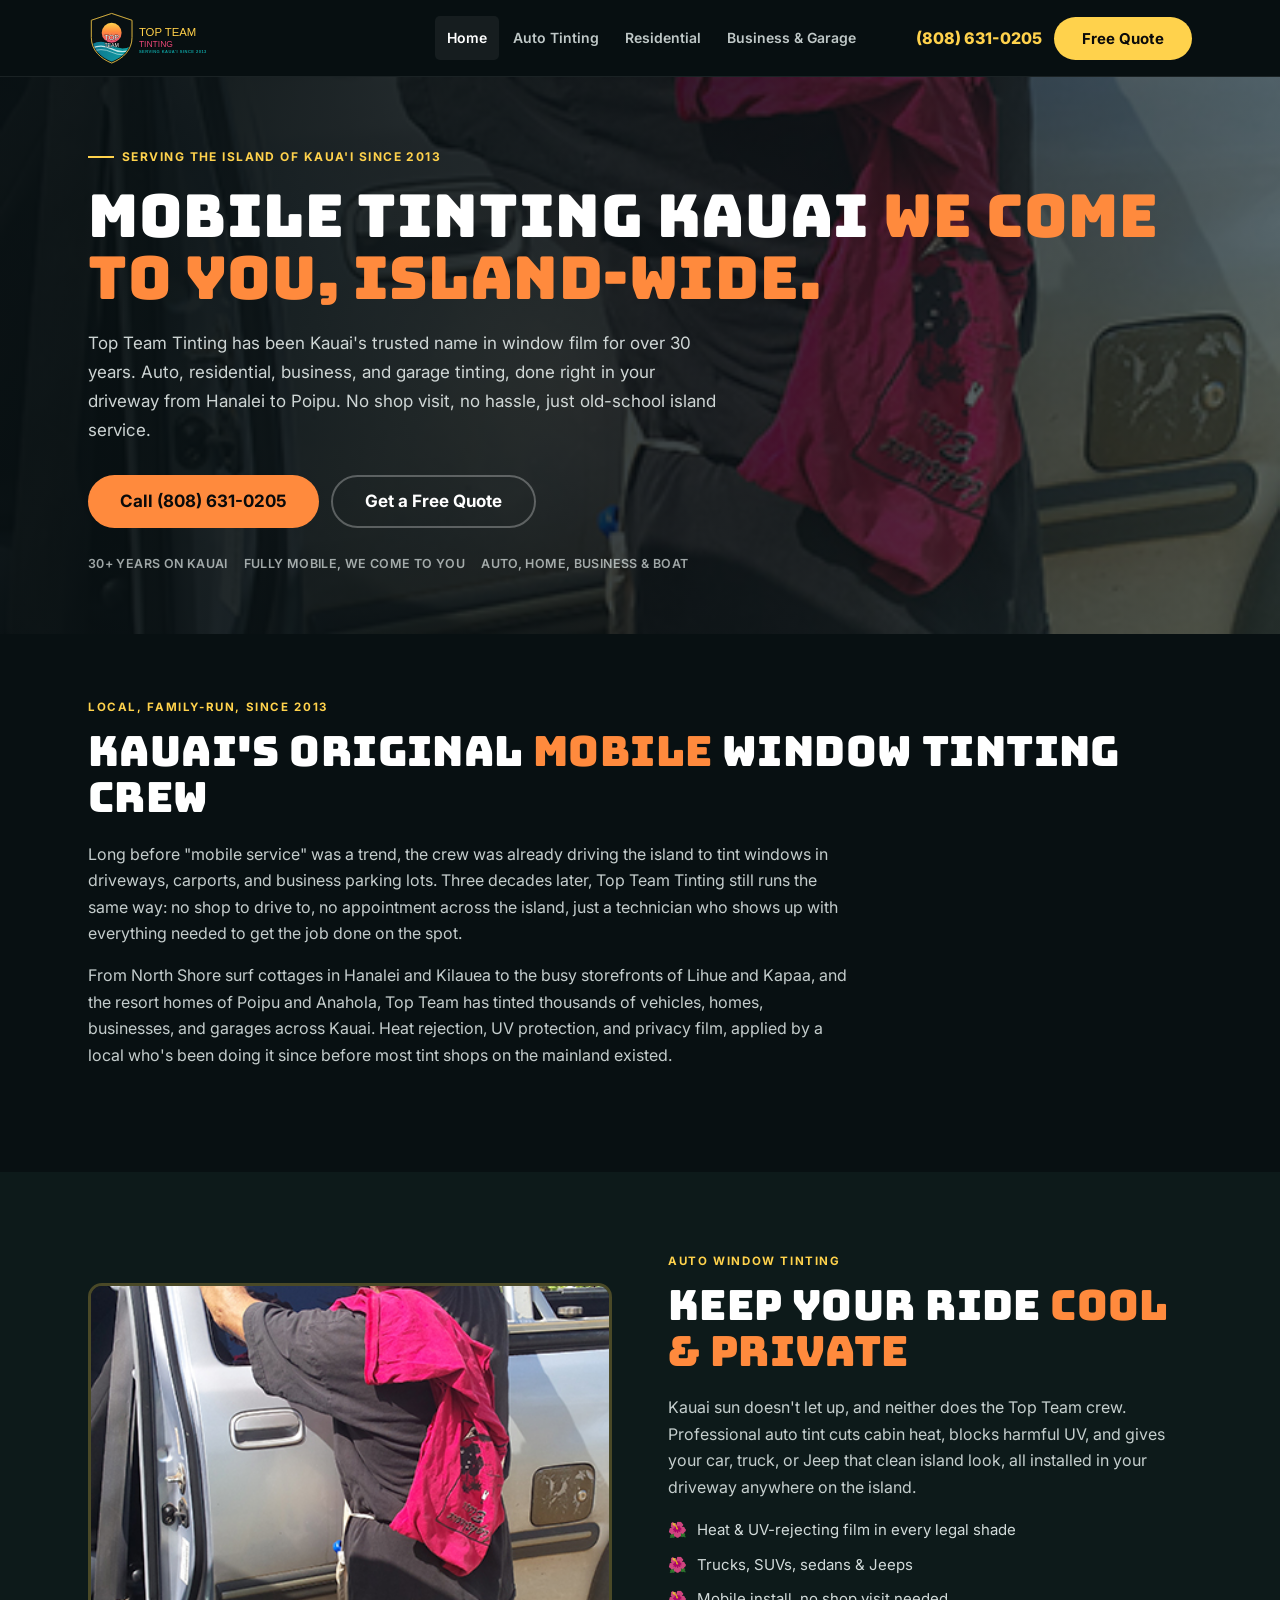
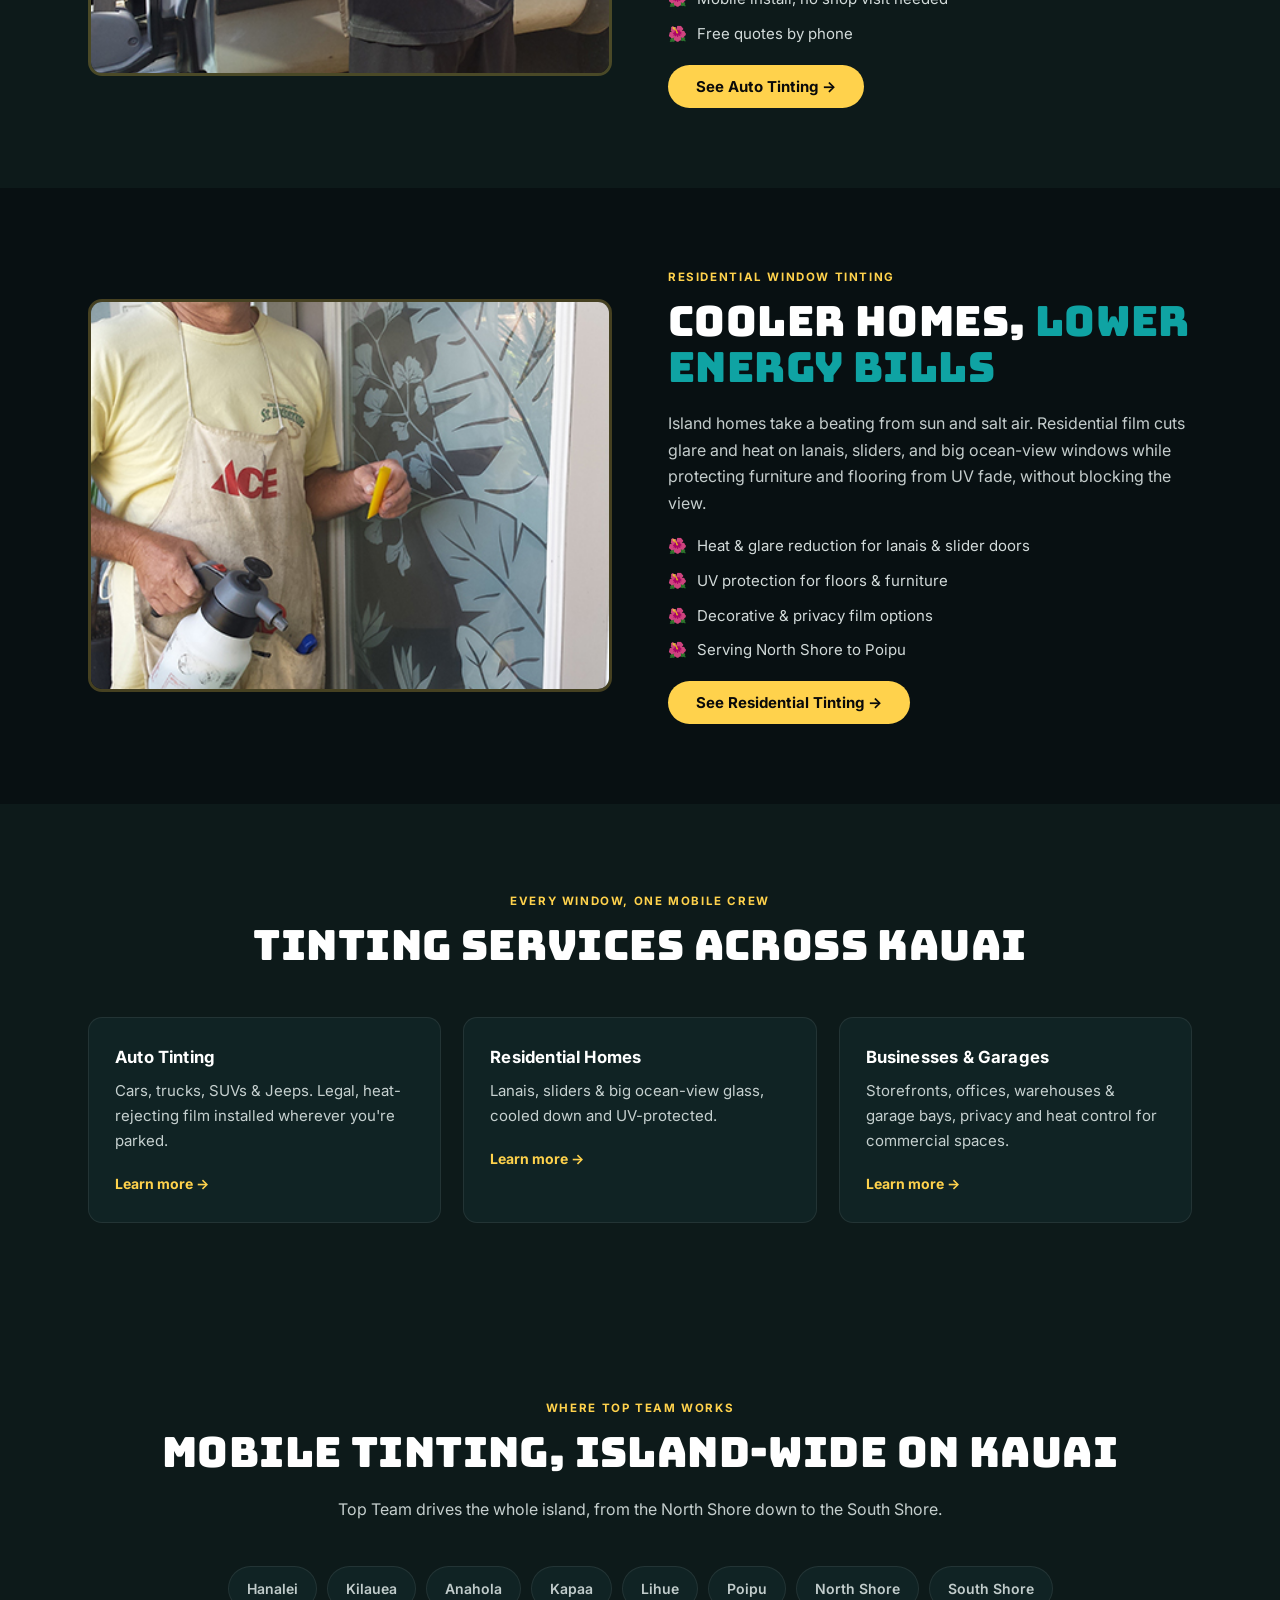
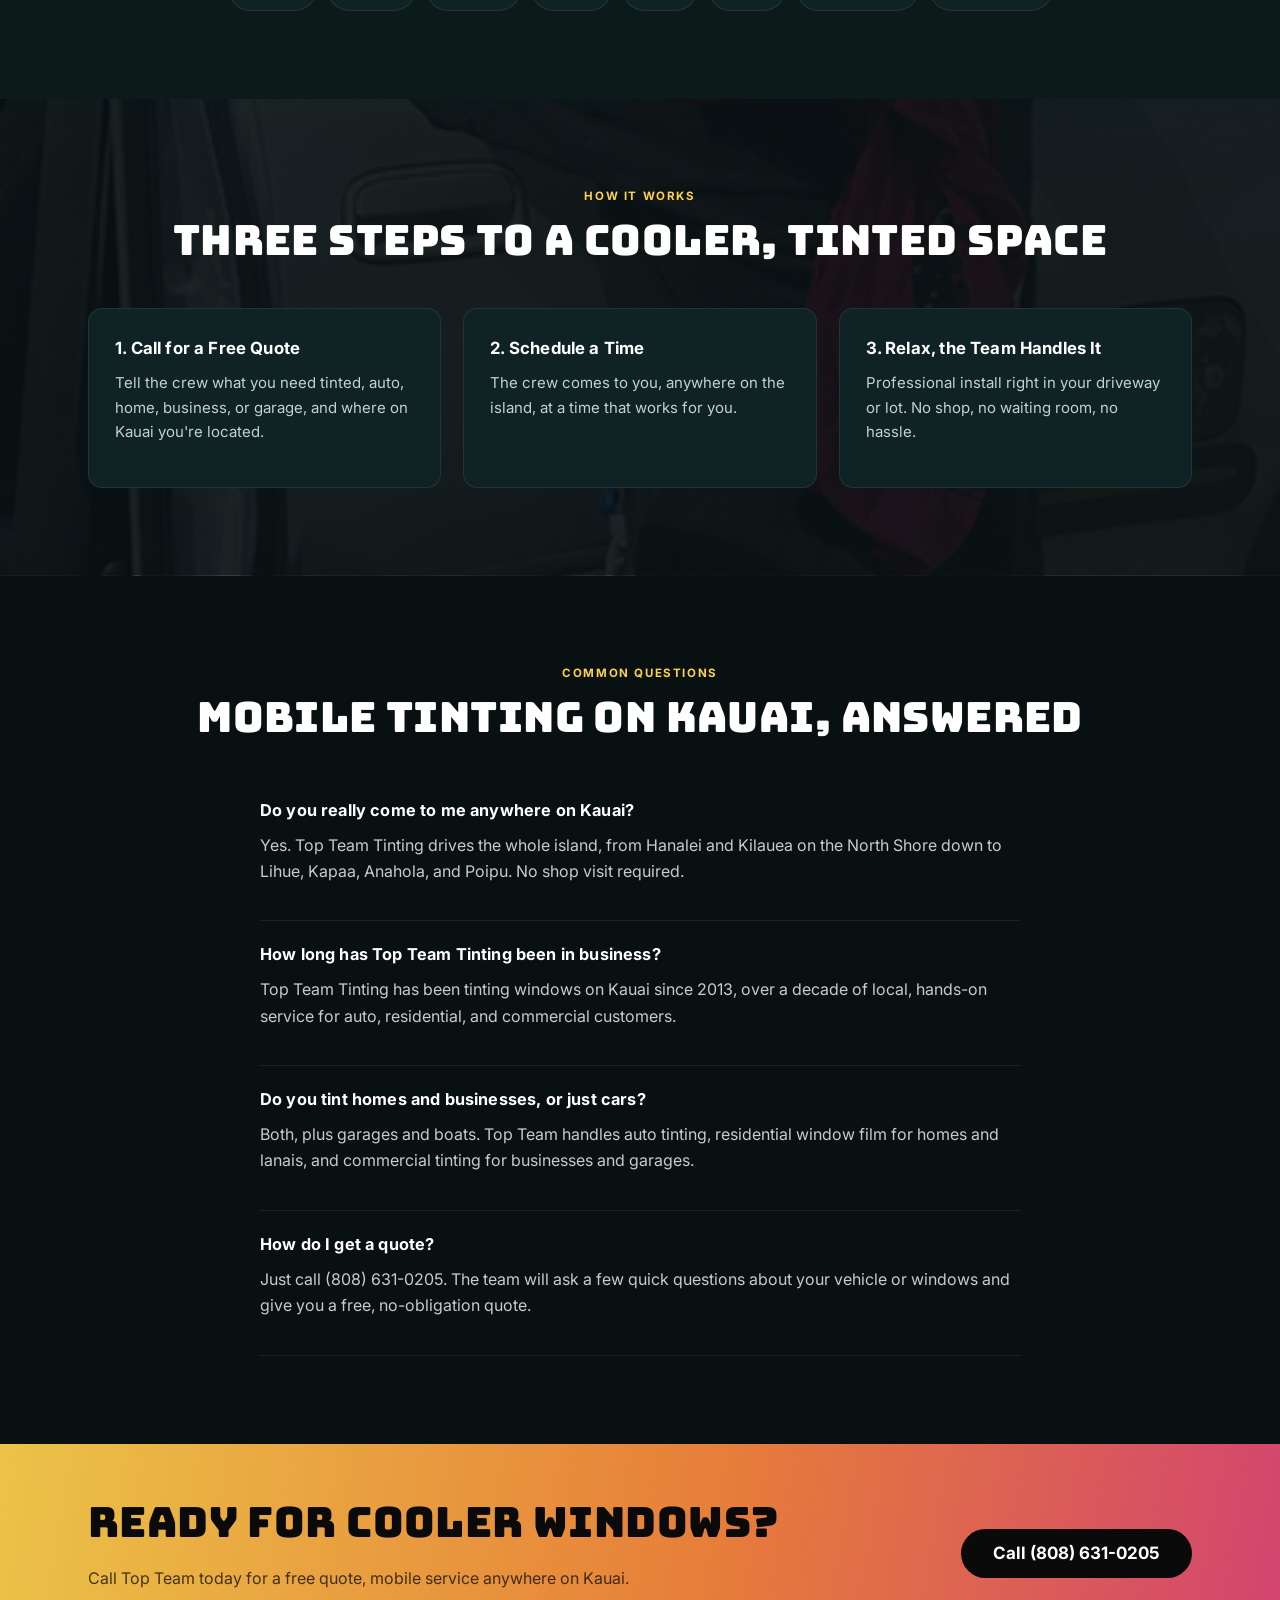
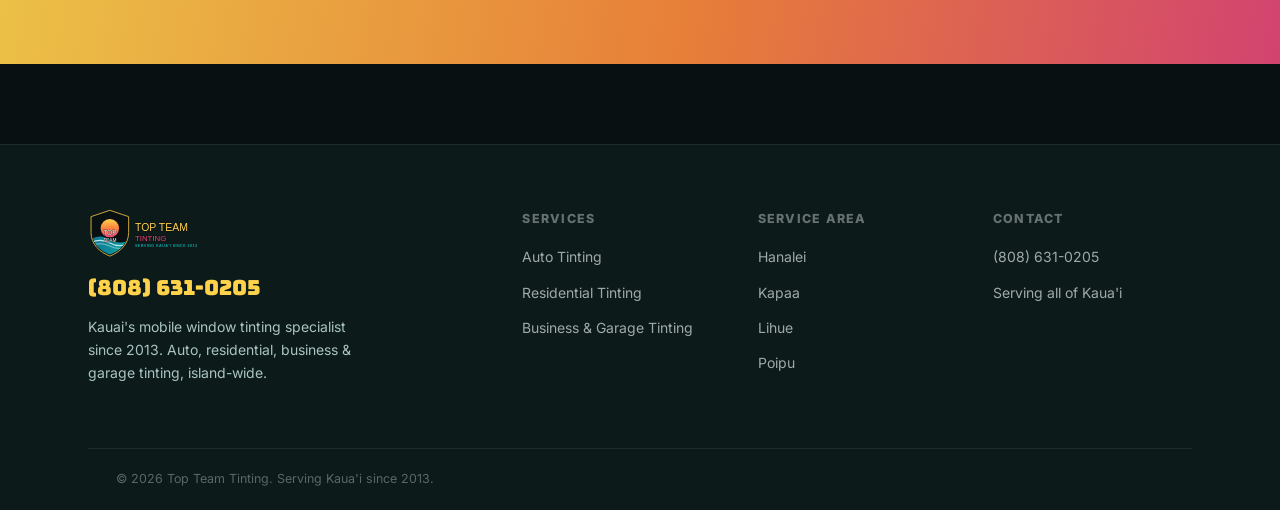
==== index.html @ 68826d12 "Rebrand to Top Team Tinting (Kauai) Reuses the Mike's Mobile Tinting site build as a base: swaps bra" ====
<!DOCTYPE html>
<html lang="en">
<head>
<meta charset="UTF-8">
<meta name="viewport" content="width=device-width, initial-scale=1.0">
<title>Mobile Tinting Kauai | Top Team Tinting - Since 2013</title>
<meta name="description" content="Mobile tinting Kauai trusts since 2013. Top Team Tinting brings professional auto, residential, business & garage window tinting to your driveway island-wide. Free quote: (808) 631-0205.">
<link rel="canonical" href="https://topteamtinting.com/">
<link rel="icon" type="image/svg+xml" href="/images/logo.svg">
<meta property="og:title" content="Mobile Tinting Kauai | Top Team Tinting">
<meta property="og:description" content="Kauai's mobile window tinting pro since 2013. Auto, residential, business & garage tinting - we come to you.">
<meta property="og:type" content="website">
<link rel="preconnect" href="https://fonts.googleapis.com">
<link rel="preconnect" href="https://fonts.gstatic.com" crossorigin>
<link href="https://fonts.googleapis.com/css2?family=Bungee&family=Anton&family=Inter:wght@400;500;600;700;800&display=swap" rel="stylesheet">
<link rel="stylesheet" href="/css/site.css">
<script type="application/ld+json">{"@context":"https://schema.org","@type":"LocalBusiness","name":"Top Team Tinting","image":"https://topteamtinting.com/images/logo.svg","telephone":"+18086310205","url":"https://topteamtinting.com","address":{"@type":"PostalAddress","addressLocality":"Anahola","addressRegion":"HI","addressCountry":"US"},"areaServed":[{"@type":"City","name":"Lihue"},{"@type":"City","name":"Kapaa"},{"@type":"City","name":"Hanalei"},{"@type":"City","name":"Poipu"},{"@type":"City","name":"Anahola"},{"@type":"City","name":"Kilauea"},{"@type":"Place","name":"North Shore Kauai"}],"priceRange":"$$","foundingDate":"2013"}</script>
</head>
<body>

<nav class="nav">
  <div class="container nav-inner">
    <a href="/" class="logo"><img src="/images/logo.svg" alt="Top Team Tinting - Kauai"></a>
    <div class="nav-menu">
      <a href="/" class="nav-link active">Home</a>
      <a href="/services/auto-window-tinting.html" class="nav-link">Auto Tinting</a>
      <a href="/services/residential-window-tinting.html" class="nav-link">Residential</a>
      <a href="/services/commercial-garage-tinting.html" class="nav-link">Business &amp; Garage</a>
    </div>
    <div class="nav-right">
      <a href="tel:+18086310205" class="nav-phone">(808) 631-0205</a>
      <a href="tel:+18086310205" class="btn btn-gold">Free Quote</a>
    </div>
    <button class="menu-toggle" onclick="document.querySelector('.mobile-menu').classList.toggle('open')"><span></span><span></span><span></span></button>
  </div>
  <div class="mobile-menu">
    <a href="/" class="mob-link">Home</a>
    <a href="/services/auto-window-tinting.html" class="mob-link">Auto Tinting</a>
    <a href="/services/residential-window-tinting.html" class="mob-link">Residential Tinting</a>
    <a href="/services/commercial-garage-tinting.html" class="mob-link">Business &amp; Garage Tinting</a>
    <a href="tel:+18086310205" class="mob-phone">&#128222; (808) 631-0205</a>
  </div>
</nav>

<main>

<section class="hero">
  <div class="hero-bg" style="background-image:url('/images/mike-tinting-truck-kauai.jpg')"></div>
  <div class="hero-overlay"></div>
  <div class="container hero-in">
    <div class="eyebrow"><span></span>Serving the Island of Kaua'i Since 2013</div>
    <h1>Mobile Tinting Kauai <span class="hl">We Come to You, Island-Wide.</span></h1>
    <p class="hero-sub">Top Team Tinting has been Kauai's trusted name in window film for over 30 years. Auto, residential, business, and garage tinting, done right in your driveway from Hanalei to Poipu. No shop visit, no hassle, just old-school island service.</p>
    <div class="hero-btns">
      <a href="tel:+18086310205" class="btn btn-sunset btn-lg">Call (808) 631-0205</a>
      <a href="#quote" class="btn btn-ghost btn-lg">Get a Free Quote</a>
    </div>
    <div class="trust-row">
      <div class="trust-item">30+ Years on Kauai</div>
      <div class="trust-item">Fully Mobile, We Come to You</div>
      <div class="trust-item">Auto, Home, Business &amp; Boat</div>
    </div>
  </div>
</section>

<section class="section" style="padding-top:64px">
  <div class="container">
    <span class="eyebrow-sm">Local, Family-Run, Since 2013</span>
    <h2>Kauai's Original <span style="color:var(--sunset)">Mobile</span> Window Tinting Crew</h2>
    <p style="max-width:760px">Long before "mobile service" was a trend, the crew was already driving the island to tint windows in driveways, carports, and business parking lots. Three decades later, Top Team Tinting still runs the same way: no shop to drive to, no appointment across the island, just a technician who shows up with everything needed to get the job done on the spot.</p>
    <p style="max-width:760px">From North Shore surf cottages in Hanalei and Kilauea to the busy storefronts of Lihue and Kapaa, and the resort homes of Poipu and Anahola, Top Team has tinted thousands of vehicles, homes, businesses, and garages across Kauai. Heat rejection, UV protection, and privacy film, applied by a local who's been doing it since before most tint shops on the mainland existed.</p>
  </div>
</section>

<section class="service-block" style="background:var(--bg1);padding:80px 0">
  <div class="container">
    <div class="grid2">
      <div class="photo">
        <img src="/images/mike-tinting-truck-kauai.jpg" alt="Top Team Tinting applying auto window tint to a truck in Kauai" loading="lazy">
      </div>
      <div>
        <span class="eyebrow-sm">Auto Window Tinting</span>
        <h2>Keep Your Ride <span style="color:var(--sunset)">Cool &amp; Private</span></h2>
        <p>Kauai sun doesn't let up, and neither does the Top Team crew. Professional auto tint cuts cabin heat, blocks harmful UV, and gives your car, truck, or Jeep that clean island look, all installed in your driveway anywhere on the island.</p>
        <ul class="checks">
          <li>Heat &amp; UV-rejecting film in every legal shade</li>
          <li>Trucks, SUVs, sedans &amp; Jeeps</li>
          <li>Mobile install, no shop visit needed</li>
          <li>Free quotes by phone</li>
        </ul>
        <a href="/services/auto-window-tinting.html" class="btn btn-gold">See Auto Tinting &rarr;</a>
      </div>
    </div>
  </div>
</section>

<section class="service-block" style="padding:80px 0">
  <div class="container">
    <div class="grid2">
      <div style="order:2">
        <span class="eyebrow-sm">Residential Window Tinting</span>
        <h2>Cooler Homes, <span style="color:var(--teal)">Lower Energy Bills</span></h2>
        <p>Island homes take a beating from sun and salt air. Residential film cuts glare and heat on lanais, sliders, and big ocean-view windows while protecting furniture and flooring from UV fade, without blocking the view.</p>
        <ul class="checks">
          <li>Heat &amp; glare reduction for lanais &amp; slider doors</li>
          <li>UV protection for floors &amp; furniture</li>
          <li>Decorative &amp; privacy film options</li>
          <li>Serving North Shore to Poipu</li>
        </ul>
        <a href="/services/residential-window-tinting.html" class="btn btn-gold">See Residential Tinting &rarr;</a>
      </div>
      <div class="photo" style="order:1">
        <img src="/images/mike-residential-tint-kauai.jpg" alt="Top Team Tinting installing residential window film in Kauai" loading="lazy">
      </div>
    </div>
  </div>
</section>

<section class="section" style="background:var(--bg1)">
  <div class="container">
    <div style="text-align:center;margin-bottom:48px">
      <span class="eyebrow-sm">Every Window, One Mobile Crew</span>
      <h2>Tinting Services Across Kauai</h2>
    </div>
    <div class="grid3">
      <div class="card">
        <h4>Auto Tinting</h4>
        <p style="font-size:.9375rem">Cars, trucks, SUVs &amp; Jeeps. Legal, heat-rejecting film installed wherever you're parked.</p>
        <a href="/services/auto-window-tinting.html" style="color:var(--gold);font-size:.875rem;font-weight:700">Learn more &rarr;</a>
      </div>
      <div class="card">
        <h4>Residential Homes</h4>
        <p style="font-size:.9375rem">Lanais, sliders &amp; big ocean-view glass, cooled down and UV-protected.</p>
        <a href="/services/residential-window-tinting.html" style="color:var(--gold);font-size:.875rem;font-weight:700">Learn more &rarr;</a>
      </div>
      <div class="card">
        <h4>Businesses &amp; Garages</h4>
        <p style="font-size:.9375rem">Storefronts, offices, warehouses &amp; garage bays, privacy and heat control for commercial spaces.</p>
        <a href="/services/commercial-garage-tinting.html" style="color:var(--gold);font-size:.875rem;font-weight:700">Learn more &rarr;</a>
      </div>
    </div>
  </div>
</section>

<section class="section" style="background:var(--bg1)">
  <div class="container">
    <div style="text-align:center;margin-bottom:44px">
      <span class="eyebrow-sm">Where Top Team Works</span>
      <h2>Mobile Tinting, Island-Wide on Kauai</h2>
      <p style="max-width:640px;margin:0 auto">Top Team drives the whole island, from the North Shore down to the South Shore.</p>
    </div>
    <div class="area-grid" style="justify-content:center">
      <span class="area-pill">Hanalei</span>
      <span class="area-pill">Kilauea</span>
      <span class="area-pill">Anahola</span>
      <span class="area-pill">Kapaa</span>
      <span class="area-pill">Lihue</span>
      <span class="area-pill">Poipu</span>
      <span class="area-pill">North Shore</span>
      <span class="area-pill">South Shore</span>
    </div>
  </div>
</section>

<section class="section how-it-works">
  <div class="container">
    <div style="text-align:center;margin-bottom:44px">
      <span class="eyebrow-sm">How It Works</span>
      <h2>Three Steps to a Cooler, Tinted Space</h2>
    </div>
    <div class="grid3">
      <div class="card"><h4>1. Call for a Free Quote</h4><p style="font-size:.9375rem">Tell the crew what you need tinted, auto, home, business, or garage, and where on Kauai you're located.</p></div>
      <div class="card"><h4>2. Schedule a Time</h4><p style="font-size:.9375rem">The crew comes to you, anywhere on the island, at a time that works for you.</p></div>
      <div class="card"><h4>3. Relax, the Team Handles It</h4><p style="font-size:.9375rem">Professional install right in your driveway or lot. No shop, no waiting room, no hassle.</p></div>
    </div>
  </div>
</section>

<section class="section" id="quote">
  <div class="container">
    <div style="text-align:center;margin-bottom:36px">
      <span class="eyebrow-sm">Common Questions</span>
      <h2>Mobile Tinting on Kauai, Answered</h2>
    </div>
    <div style="max-width:760px;margin:0 auto">
      <div class="faq-item"><h4>Do you really come to me anywhere on Kauai?</h4><p>Yes. Top Team Tinting drives the whole island, from Hanalei and Kilauea on the North Shore down to Lihue, Kapaa, Anahola, and Poipu. No shop visit required.</p></div>
      <div class="faq-item"><h4>How long has Top Team Tinting been in business?</h4><p>Top Team Tinting has been tinting windows on Kauai since 2013, over a decade of local, hands-on service for auto, residential, and commercial customers.</p></div>
      <div class="faq-item"><h4>Do you tint homes and businesses, or just cars?</h4><p>Both, plus garages and boats. Top Team handles auto tinting, residential window film for homes and lanais, and commercial tinting for businesses and garages.</p></div>
      <div class="faq-item"><h4>How do I get a quote?</h4><p>Just call (808) 631-0205. The team will ask a few quick questions about your vehicle or windows and give you a free, no-obligation quote.</p></div>
    </div>
  </div>
</section>

<section class="cta-strip">
  <div class="container" style="display:flex;justify-content:space-between;align-items:center;flex-wrap:wrap;gap:24px">
    <div>
      <h2>Ready for Cooler Windows?</h2>
      <p>Call Top Team today for a free quote, mobile service anywhere on Kauai.</p>
    </div>
    <div style="display:flex;gap:12px;flex-wrap:wrap">
      <a href="tel:+18086310205" class="btn btn-dark btn-lg">Call (808) 631-0205</a>
    </div>
  </div>
</section>

</main>

<footer class="footer">
  <div class="container">
    <div class="footer-inner">
      <div class="footer-brand">
        <img src="/images/logo.svg" alt="Top Team Tinting">
        <span class="footer-phone">(808) 631-0205</span>
        <p>Kauai's mobile window tinting specialist since 2013. Auto, residential, business &amp; garage tinting, island-wide.</p>
      </div>
      <div class="footer-col">
        <h4>Services</h4>
        <ul>
          <li><a href="/services/auto-window-tinting.html">Auto Tinting</a></li>
          <li><a href="/services/residential-window-tinting.html">Residential Tinting</a></li>
          <li><a href="/services/commercial-garage-tinting.html">Business &amp; Garage Tinting</a></li>
        </ul>
      </div>
      <div class="footer-col">
        <h4>Service Area</h4>
        <ul>
          <li><a href="#">Hanalei</a></li>
          <li><a href="#">Kapaa</a></li>
          <li><a href="#">Lihue</a></li>
          <li><a href="#">Poipu</a></li>
        </ul>
      </div>
      <div class="footer-col">
        <h4>Contact</h4>
        <ul>
          <li><a href="tel:+18086310205">(808) 631-0205</a></li>
          <li><a href="#">Serving all of Kaua'i</a></li>
        </ul>
      </div>
    </div>
    <div class="footer-bottom">
      <div class="container footer-bottom-inner">
        <span>&copy; 2026 Top Team Tinting. Serving Kaua'i since 2013.</span>
      </div>
    </div>
  </div>
</footer>

<div class="sticky-cta">
  <a href="tel:+18086310205" class="btn btn-gold">Call (808) 631-0205</a>
</div>

</body>
</html>
---- css/site.css ----
*,*::before,*::after{box-sizing:border-box;margin:0;padding:0}
html{scroll-behavior:smooth;-webkit-text-size-adjust:100%}
body{background:#081012;color:#eef6f5;font-family:'Inter',sans-serif;line-height:1.65;-webkit-font-smoothing:antialiased;overflow-x:hidden}
img{display:block;max-width:100%;height:auto}
a{color:inherit;text-decoration:none}
:root{--gold:#FFD24C;--sunset:#FF8A3D;--pink:#E8497A;--teal:#0FA3A3;--teal-dk:#0a6e6e;--bg0:#081012;--bg1:#0d1a1a;--bg2:#102324;--bg3:#163232;--border:rgba(255,255,255,.08);--muted:#a9c4c2}
.container{max-width:1160px;margin:0 auto;padding:0 28px}
.section{padding:88px 0}
h1,h2,h3,h4{font-family:'Bungee','Anton',sans-serif;font-weight:400;letter-spacing:.01em;color:#fff}
.script{font-family:'Dancing Script',cursive}
.btn{display:inline-flex;align-items:center;gap:8px;font-weight:700;font-size:.9375rem;padding:14px 28px;border-radius:30px;border:none;cursor:pointer;transition:all .15s;text-decoration:none;line-height:1;white-space:nowrap}
.btn:hover{transform:translateY(-2px);box-shadow:0 8px 28px rgba(0,0,0,.5)}
.btn-gold{background:var(--gold);color:#0a0a0a}
.btn-gold:hover{background:#ffe08a}
.btn-sunset{background:var(--sunset);color:#0a0a0a}
.btn-sunset:hover{background:#ffab6b}
.btn-ghost{background:transparent;color:#fff;border:2px solid rgba(255,255,255,.28)}
.btn-ghost:hover{border-color:#fff;background:rgba(255,255,255,.05)}
.btn-lg{font-size:1.0625rem;padding:16px 32px}
/* nav */
.nav{position:sticky;top:0;z-index:500;background:rgba(8,16,18,.96);backdrop-filter:blur(14px);border-bottom:1px solid var(--border)}
.nav-inner{display:flex;align-items:center;height:76px;gap:28px}
.logo img{height:52px;width:auto;flex-shrink:0}
.nav-menu{display:flex;align-items:center;gap:2px;margin-left:auto}
.nav-link{display:flex;align-items:center;gap:5px;font-size:.875rem;font-weight:600;color:rgba(238,246,245,.8);padding:10px 12px;border-radius:5px;cursor:pointer;background:none;border:none;font-family:'Inter',sans-serif}
.nav-link:hover,.nav-link.active{color:#fff;background:rgba(255,255,255,.06)}
.nav-right{display:flex;align-items:center;gap:12px;margin-left:20px}
.nav-phone{font-size:1rem;font-weight:800;color:var(--gold);white-space:nowrap}
.menu-toggle{display:none;flex-direction:column;gap:5px;background:none;border:none;cursor:pointer;padding:6px;margin-left:auto}
.menu-toggle span{display:block;width:22px;height:2px;background:#fff}
.mobile-menu{display:none;flex-direction:column;background:var(--bg1);border-top:1px solid var(--border)}
.mobile-menu.open{display:flex}
.mob-link{font-size:.9375rem;color:rgba(238,246,245,.85);padding:11px 24px;border-bottom:1px solid rgba(255,255,255,.05);display:block}
.mob-phone{display:flex;align-items:center;gap:9px;color:var(--gold);font-weight:700;font-size:1.05rem;padding:14px 24px 18px}
@media(max-width:980px){.nav-menu{display:none}.menu-toggle{display:flex}.nav-right .btn{display:none}}
/* hero */
.hero{position:relative;padding:70px 0 60px;overflow:hidden}
.hero-bg{position:absolute;inset:0;background-size:cover;background-position:center}
.hero-overlay{position:absolute;inset:0;background:linear-gradient(105deg,rgba(8,16,18,.94) 15%,rgba(8,16,18,.78) 55%,rgba(10,30,30,.55) 100%)}
.hero-in{position:relative;z-index:2}
.eyebrow{display:flex;align-items:center;gap:8px;font-size:.75rem;font-weight:700;letter-spacing:.12em;text-transform:uppercase;color:var(--gold);margin-bottom:18px}
.eyebrow span{width:26px;height:2px;background:var(--gold);display:block}
h1{font-size:clamp(2.3rem,5vw,3.7rem);line-height:1.05;margin-bottom:20px}
h1 .hl{color:var(--sunset)}
.hero-sub{font-size:1.0625rem;color:rgba(238,246,245,.85);max-width:640px;margin-bottom:30px;line-height:1.7}
.hero-btns{display:flex;flex-wrap:wrap;gap:12px;margin-bottom:26px}
.trust-row{display:flex;flex-wrap:wrap;gap:16px}
.trust-item{display:flex;align-items:center;gap:7px;font-size:.78rem;font-weight:600;color:rgba(238,246,245,.65);letter-spacing:.03em;text-transform:uppercase}
/* content */
.eyebrow-sm{font-size:.72rem;font-weight:700;letter-spacing:.14em;text-transform:uppercase;color:var(--gold);margin-bottom:12px;display:block}
h2{font-size:clamp(1.9rem,3.4vw,2.6rem);margin-bottom:20px;line-height:1.1}
h3{font-size:1.35rem;margin-bottom:12px;color:#fff}
h4{font-family:'Inter',sans-serif;font-weight:700;font-size:1.05rem;color:#fff;margin-bottom:8px}
p{color:rgba(238,246,245,.82);margin-bottom:16px;font-size:1rem}
.card{background:var(--bg2);border:1px solid var(--border);border-radius:14px;padding:26px}
.grid2{display:grid;grid-template-columns:1fr 1fr;gap:56px;align-items:center}
.grid3{display:grid;grid-template-columns:repeat(3,1fr);gap:22px}
.grid4{display:grid;grid-template-columns:repeat(4,1fr);gap:18px}
@media(max-width:900px){.grid2{grid-template-columns:1fr;gap:32px}.grid3{grid-template-columns:1fr}.grid4{grid-template-columns:1fr 1fr}}
.photo{border-radius:14px;overflow:hidden;aspect-ratio:4/3;border:3px solid rgba(255,210,76,.25)}
.photo img{width:100%;height:100%;object-fit:cover}
.checks{list-style:none;display:flex;flex-direction:column;gap:10px;margin:18px 0}
.checks li{display:flex;gap:10px;color:rgba(238,246,245,.88);font-size:.9375rem}
.checks li::before{content:'\1F33A';filter:none}
/* faq */
.faq-item{border-bottom:1px solid var(--border);padding:20px 0}
.faq-item h4{font-family:'Inter',sans-serif;font-size:1.02rem;color:#fff;margin-bottom:8px}
/* areas */
.area-grid{display:flex;flex-wrap:wrap;gap:10px}
.area-pill{background:var(--bg2);border:1px solid var(--border);border-radius:30px;padding:10px 18px;font-size:.875rem;font-weight:600;color:rgba(238,246,245,.8)}
.area-pill:hover{border-color:rgba(255,210,76,.5);color:#fff}
/* how it works */
.how-it-works{background:linear-gradient(rgba(8,16,18,.92),rgba(8,16,18,.92)),url('/images/mike-tinting-truck-kauai.jpg');background-size:cover;background-position:center;background-repeat:no-repeat}
/* cta strip */
.cta-strip{background:linear-gradient(100deg,rgba(255,210,76,.92),rgba(255,138,61,.9) 55%,rgba(232,73,122,.9));padding:56px 0}
.cta-strip h2{color:#0a0a0a}
.cta-strip p{color:rgba(10,10,10,.75)}
.btn-dark{background:#0a0a0a;color:#fff}
.btn-dark:hover{background:#1a1a1a}
/* footer */
.footer{background:var(--bg1);border-top:1px solid var(--border);padding:64px 0 0;margin-top:80px}
.footer-inner{display:grid;grid-template-columns:2fr 1fr 1fr 1fr;gap:36px;margin-bottom:48px}
.footer-brand img{height:48px;margin-bottom:14px}
.footer-brand p{font-size:.875rem;color:var(--muted);max-width:280px}
.footer-phone{font-family:'Bungee',sans-serif;font-size:1.3rem;color:var(--gold);display:block;margin:10px 0}
.footer-col h4{font-family:'Inter',sans-serif;font-weight:800;font-size:.78rem;letter-spacing:.1em;text-transform:uppercase;color:rgba(238,246,245,.4);margin-bottom:14px}
.footer-col ul{list-style:none;display:flex;flex-direction:column;gap:9px}
.footer-col ul li a{font-size:.875rem;color:rgba(238,246,245,.65)}
.footer-col ul li a:hover{color:#fff}
.footer-bottom{border-top:1px solid var(--border);padding:20px 0;margin-top:10px}
.footer-bottom-inner{display:flex;justify-content:space-between;gap:16px;flex-wrap:wrap;font-size:.78rem;color:rgba(238,246,245,.35)}
@media(max-width:900px){.footer-inner{grid-template-columns:1fr 1fr;gap:28px}}
/* sticky mobile cta */
.sticky-cta{position:fixed;left:0;right:0;bottom:0;z-index:400;background:var(--bg1);border-top:1px solid var(--border);padding:10px 16px;display:none;gap:10px}
@media(max-width:760px){.sticky-cta{display:flex}body{padding-bottom:64px}}
.sticky-cta a{flex:1;text-align:center}
.gallery-grid{display:grid;grid-template-columns:repeat(2,1fr);gap:14px}
.gallery-grid img{border-radius:12px;aspect-ratio:3/4;object-fit:cover;border:3px solid rgba(255,210,76,.2)}
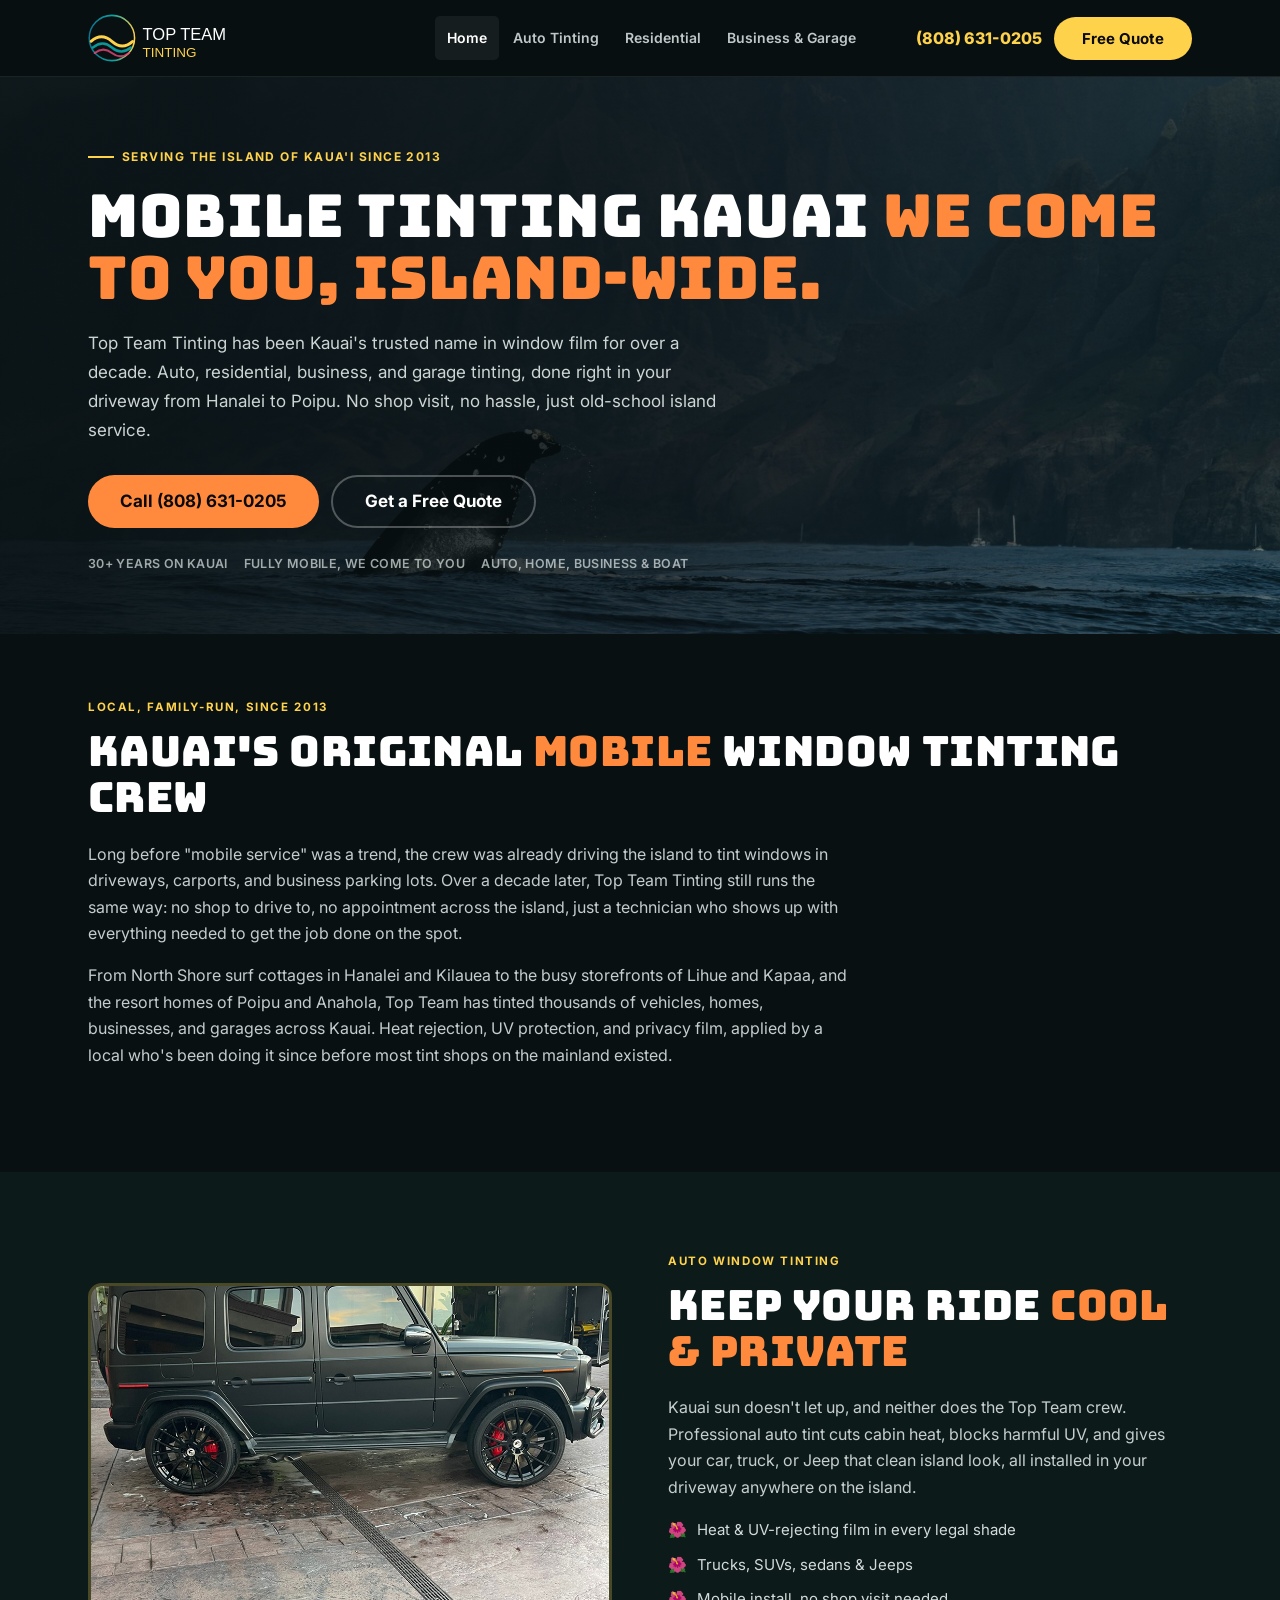
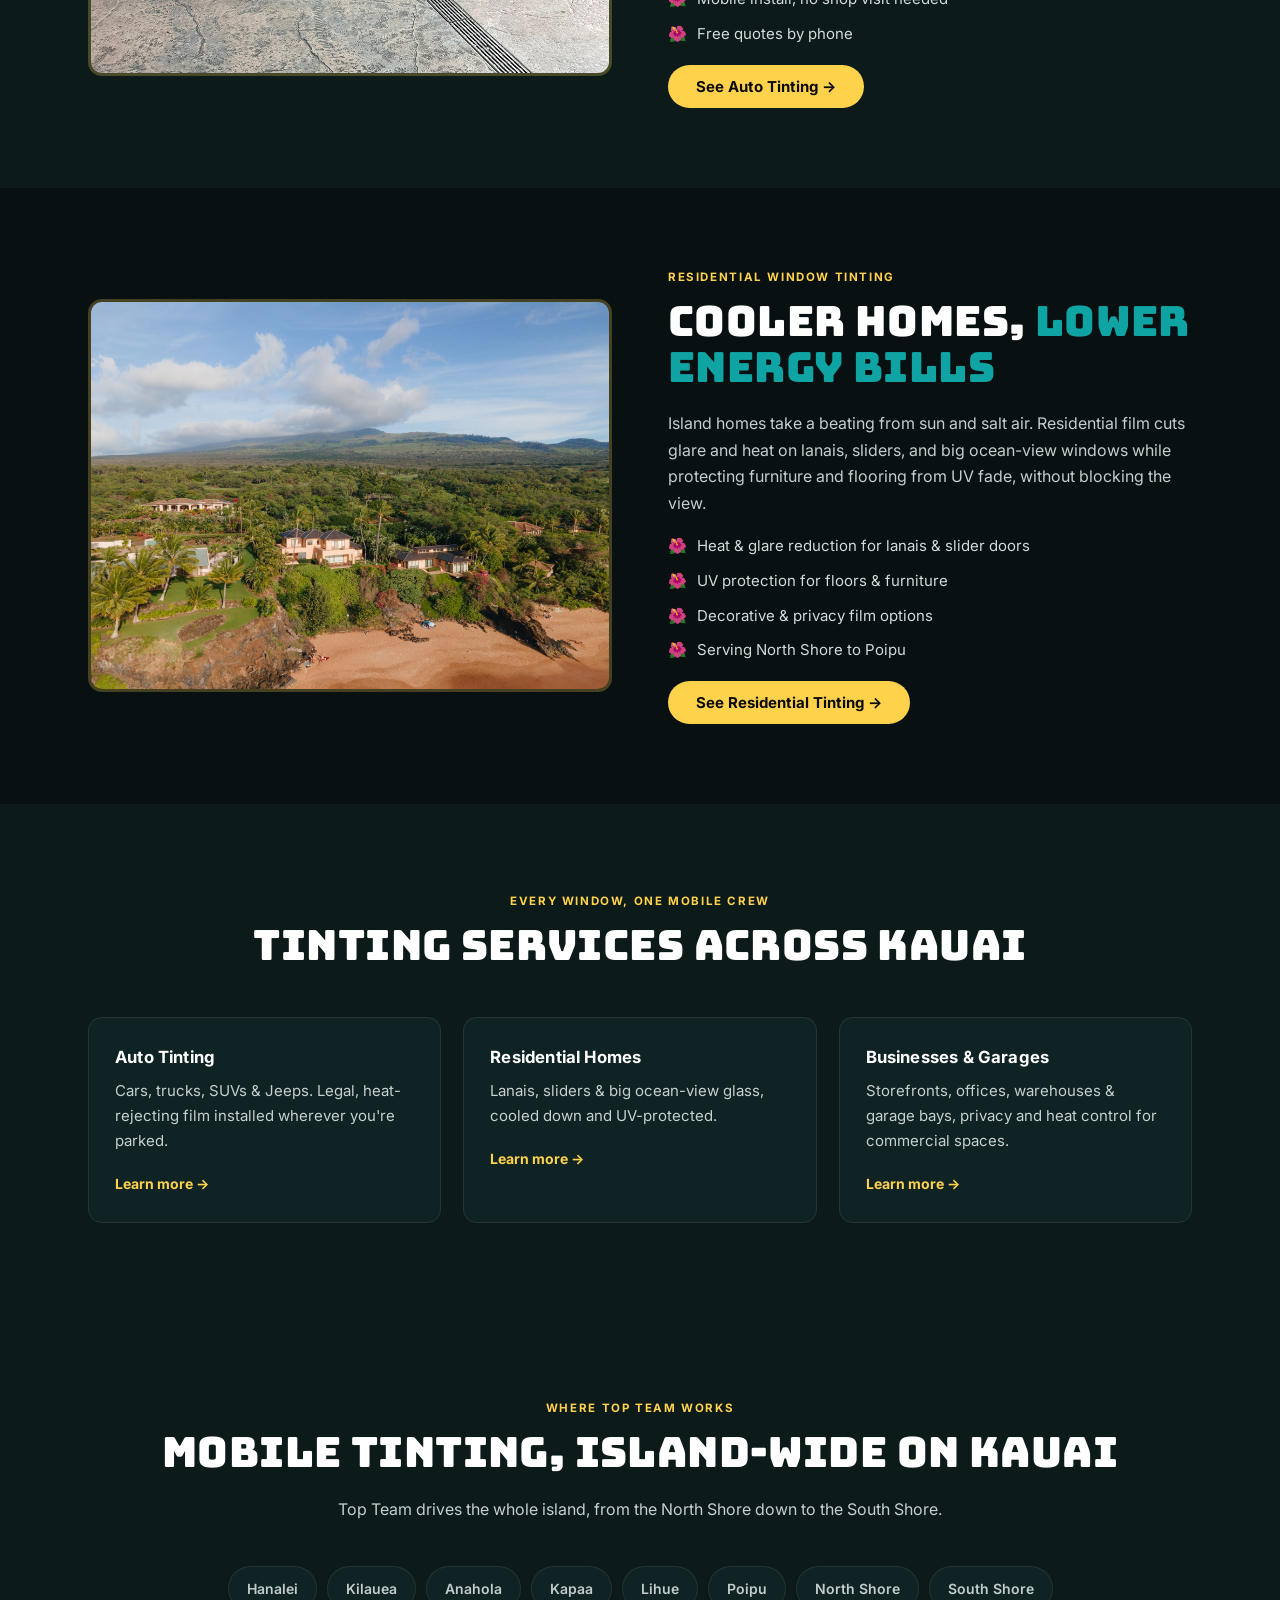
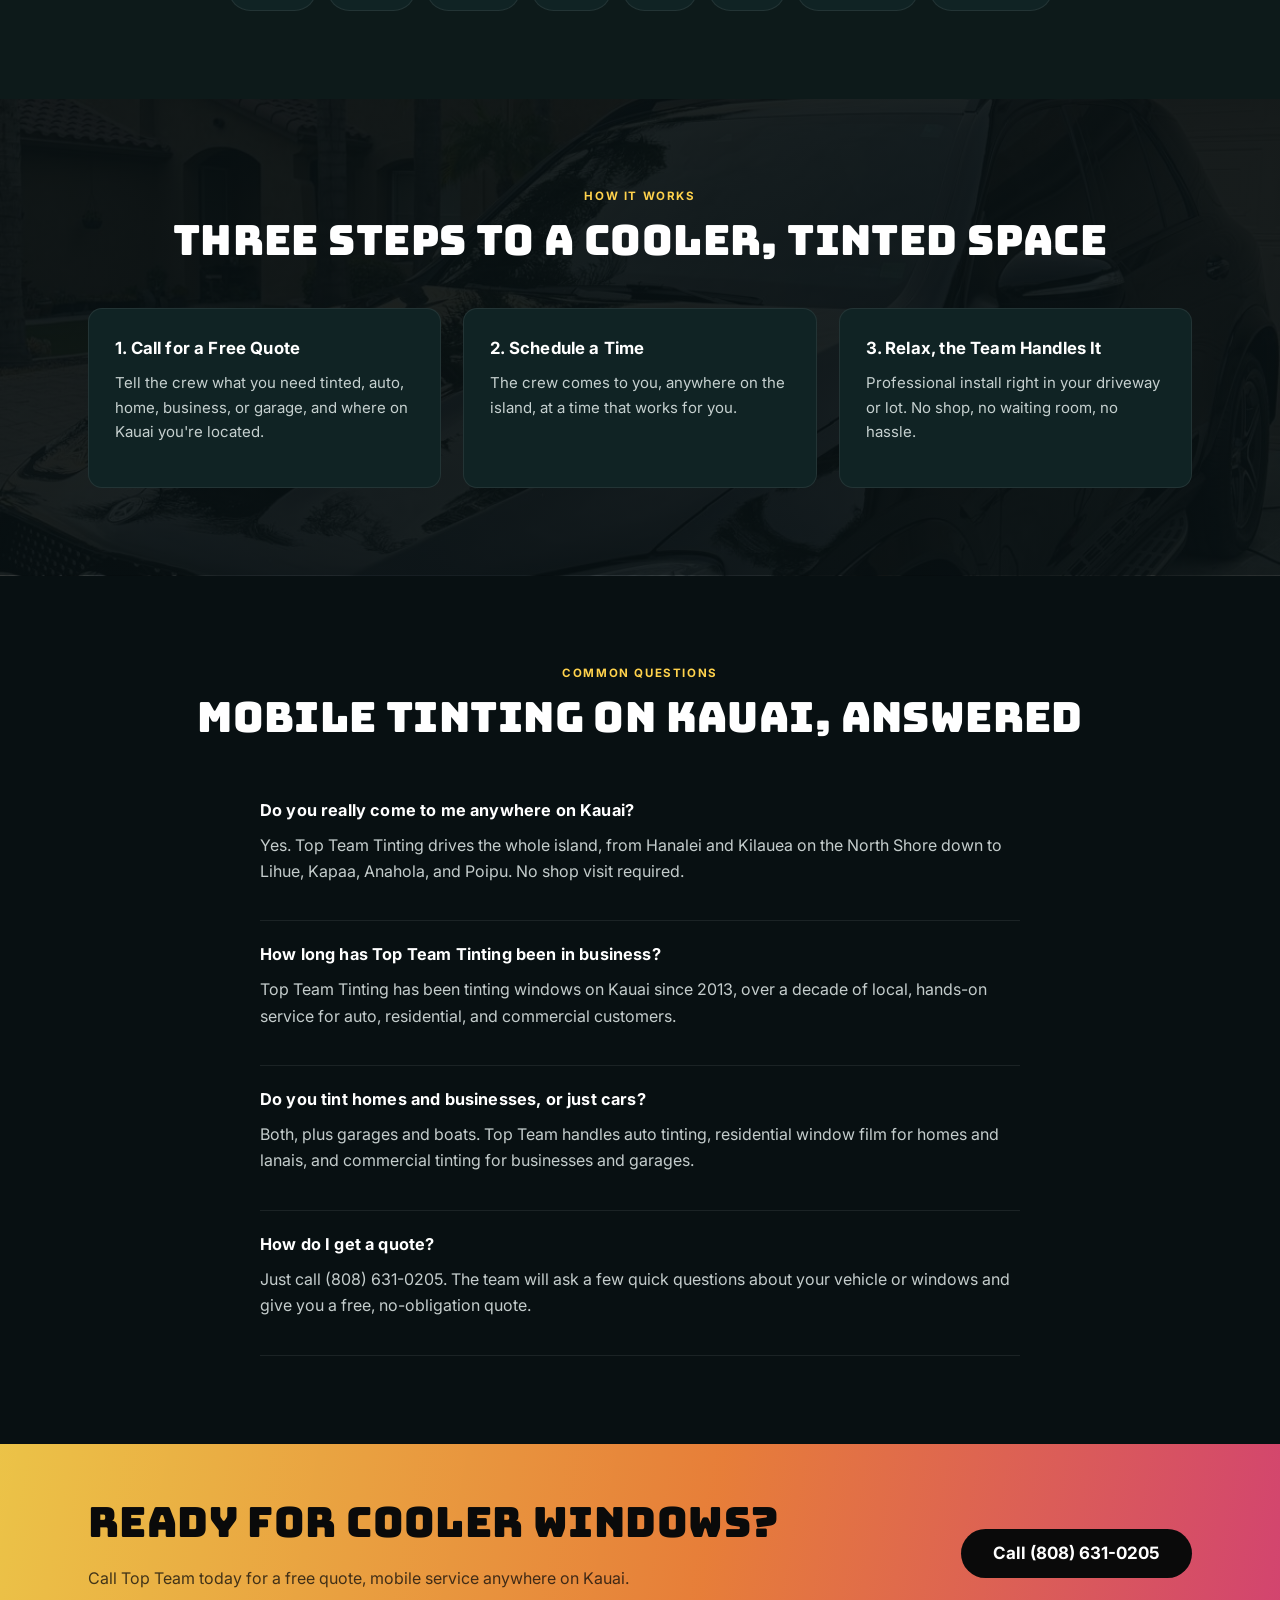
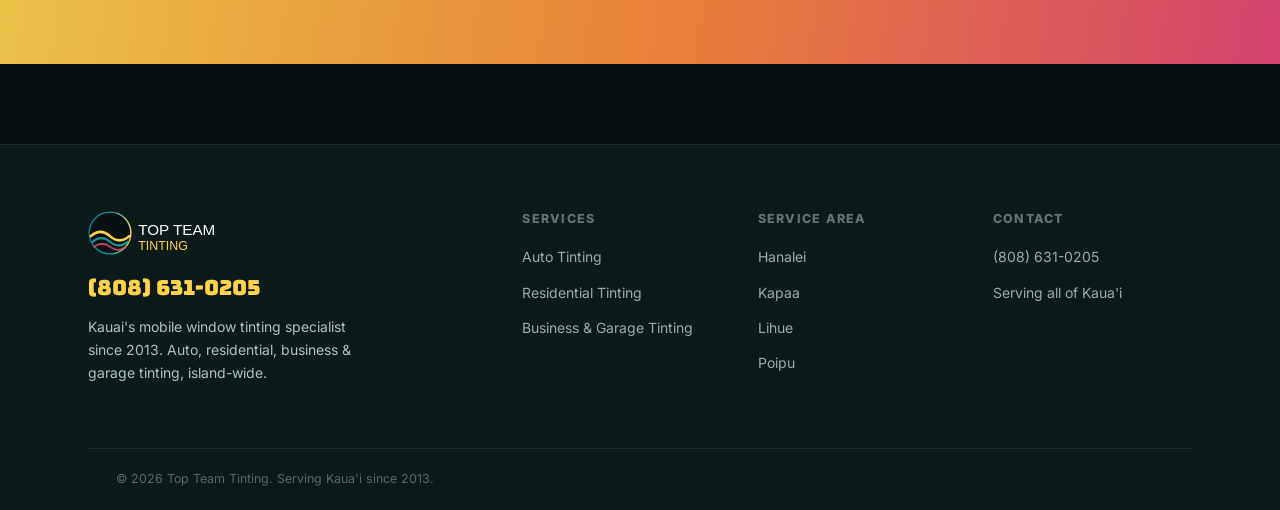
==== commit d6c828cf: "Swap in real photography and simplify the logo Replaces the placeholder Mike's Mobile Tinting photos" ====
--- a/index.html
+++ b/index.html
@@ -45,12 +45,12 @@
 <main>
 
 <section class="hero">
-  <div class="hero-bg" style="background-image:url('/images/mike-tinting-truck-kauai.jpg')"></div>
+  <div class="hero-bg" style="background-image:url('/images/napali-coast-kauai.jpg')"></div>
   <div class="hero-overlay"></div>
   <div class="container hero-in">
     <div class="eyebrow"><span></span>Serving the Island of Kaua'i Since 2013</div>
     <h1>Mobile Tinting Kauai <span class="hl">We Come to You, Island-Wide.</span></h1>
-    <p class="hero-sub">Top Team Tinting has been Kauai's trusted name in window film for over 30 years. Auto, residential, business, and garage tinting, done right in your driveway from Hanalei to Poipu. No shop visit, no hassle, just old-school island service.</p>
+    <p class="hero-sub">Top Team Tinting has been Kauai's trusted name in window film for over a decade. Auto, residential, business, and garage tinting, done right in your driveway from Hanalei to Poipu. No shop visit, no hassle, just old-school island service.</p>
     <div class="hero-btns">
       <a href="tel:+18086310205" class="btn btn-sunset btn-lg">Call (808) 631-0205</a>
       <a href="#quote" class="btn btn-ghost btn-lg">Get a Free Quote</a>
@@ -67,7 +67,7 @@
   <div class="container">
     <span class="eyebrow-sm">Local, Family-Run, Since 2013</span>
     <h2>Kauai's Original <span style="color:var(--sunset)">Mobile</span> Window Tinting Crew</h2>
-    <p style="max-width:760px">Long before "mobile service" was a trend, the crew was already driving the island to tint windows in driveways, carports, and business parking lots. Three decades later, Top Team Tinting still runs the same way: no shop to drive to, no appointment across the island, just a technician who shows up with everything needed to get the job done on the spot.</p>
+    <p style="max-width:760px">Long before "mobile service" was a trend, the crew was already driving the island to tint windows in driveways, carports, and business parking lots. Over a decade later, Top Team Tinting still runs the same way: no shop to drive to, no appointment across the island, just a technician who shows up with everything needed to get the job done on the spot.</p>
     <p style="max-width:760px">From North Shore surf cottages in Hanalei and Kilauea to the busy storefronts of Lihue and Kapaa, and the resort homes of Poipu and Anahola, Top Team has tinted thousands of vehicles, homes, businesses, and garages across Kauai. Heat rejection, UV protection, and privacy film, applied by a local who's been doing it since before most tint shops on the mainland existed.</p>
   </div>
 </section>
@@ -76,7 +76,7 @@
   <div class="container">
     <div class="grid2">
       <div class="photo">
-        <img src="/images/mike-tinting-truck-kauai.jpg" alt="Top Team Tinting applying auto window tint to a truck in Kauai" loading="lazy">
+        <img src="/images/mercedes-g-wagon-tinted.jpg" alt="Mercedes G-Wagon with professional window tint, mobile auto tinting Kauai" loading="lazy">
       </div>
       <div>
         <span class="eyebrow-sm">Auto Window Tinting</span>
@@ -110,7 +110,7 @@
         <a href="/services/residential-window-tinting.html" class="btn btn-gold">See Residential Tinting &rarr;</a>
       </div>
       <div class="photo" style="order:1">
-        <img src="/images/mike-residential-tint-kauai.jpg" alt="Top Team Tinting installing residential window film in Kauai" loading="lazy">
+        <img src="/images/hawaii-lanai-home.jpg" alt="Luxury Hawaii home with lanai windows ready for residential tinting" loading="lazy">
       </div>
     </div>
   </div>
--- a/css/site.css
+++ b/css/site.css
@@ -70,7 +70,7 @@
 .area-pill{background:var(--bg2);border:1px solid var(--border);border-radius:30px;padding:10px 18px;font-size:.875rem;font-weight:600;color:rgba(238,246,245,.8)}
 .area-pill:hover{border-color:rgba(255,210,76,.5);color:#fff}
 /* how it works */
-.how-it-works{background:linear-gradient(rgba(8,16,18,.92),rgba(8,16,18,.92)),url('/images/mike-tinting-truck-kauai.jpg');background-size:cover;background-position:center;background-repeat:no-repeat}
+.how-it-works{background:linear-gradient(rgba(8,16,18,.92),rgba(8,16,18,.92)),url('/images/mercedes-gle-clean.jpg');background-size:cover;background-position:center;background-repeat:no-repeat}
 /* cta strip */
 .cta-strip{background:linear-gradient(100deg,rgba(255,210,76,.92),rgba(255,138,61,.9) 55%,rgba(232,73,122,.9));padding:56px 0}
 .cta-strip h2{color:#0a0a0a}
